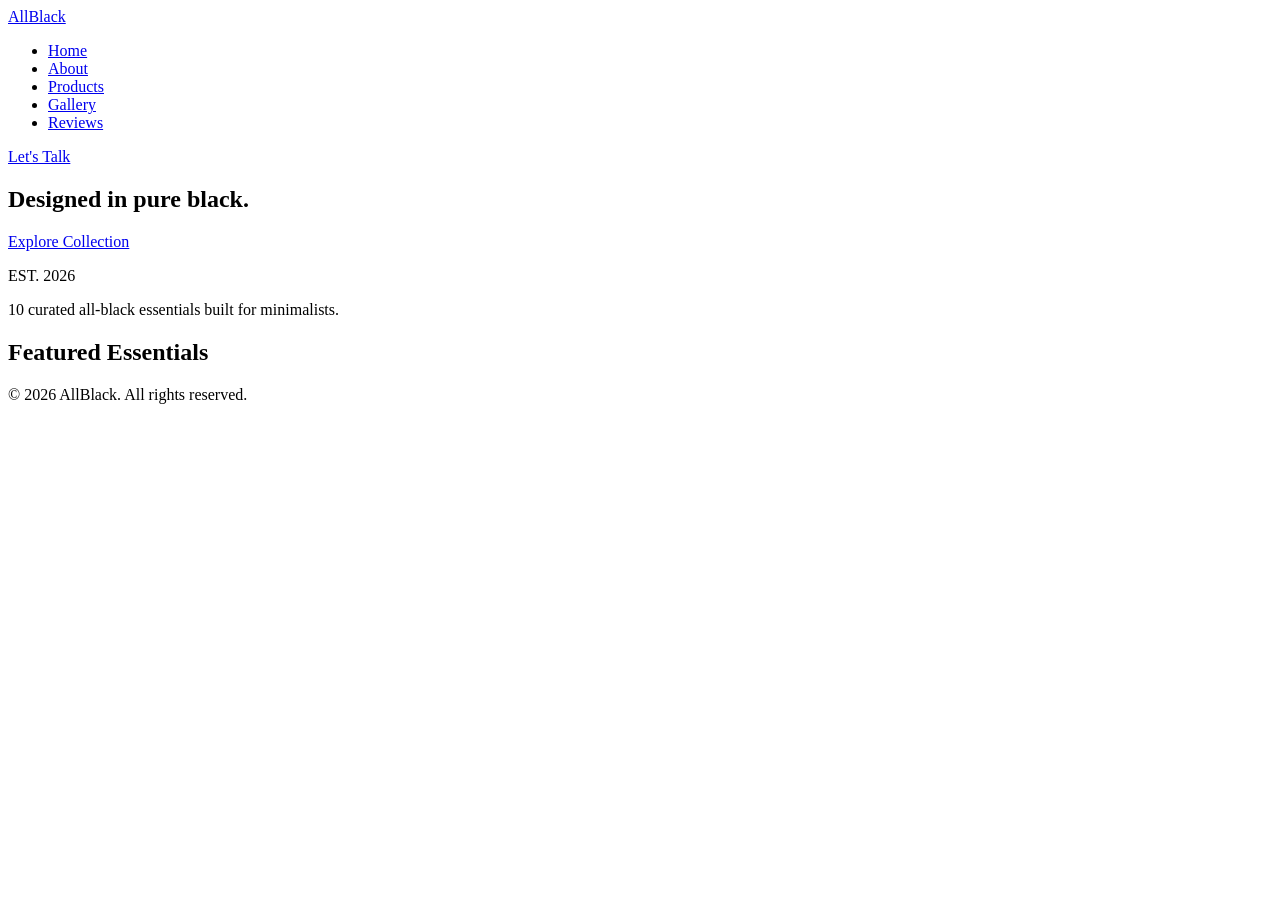
==== index.html @ 36c2b5de "commit of html files" ====
<!DOCTYPE html>
<html lang="en">
<head>
  <meta charset="UTF-8">
  <meta name="viewport" content="width=device-width, initial-scale=1.0">
  <title>AllBlack | Everyday Essentials</title>
  <link rel="stylesheet" href="style.css">
</head>
<body>

  <header class="site-header">
    <a href="index.html" class="logo">AllBlack</a>

    <nav aria-label="Main Navigation">
      <ul class="nav-links">
        <li><a href="index.html" class="active">Home</a></li>
        <li><a href="about.html">About</a></li>
        <li><a href="products.html">Products</a></li>
        <li><a href="gallery.html">Gallery</a></li>
        <li><a href="reviews.html">Reviews</a></li>
      </ul>
    </nav>

    <a href="contact.html" class="cta-btn">Let's Talk</a>
  </header>

  <main>
    <section class="hero">
      <div class="hero-text">
        <h1>Designed in pure black.</h1>
        <p><!-- short brand tagline --></p>
        <a href="products.html" class="primary-btn">Explore Collection</a>
      </div>

      <div class="hero-visual">
      </div>

      <div class="hero-meta">
        <p>EST. 2026</p>
        <p>10 curated all-black essentials built for minimalists.</p>
      </div>
    </section>

    <section class="featured">
      <h2>Featured Essentials</h2>
    </section>
  </main>

  <footer class="site-footer">
    <p>&copy; 2026 AllBlack. All rights reserved.</p>
  </footer>

  <script src="script.js"></script>
</body>
</html>
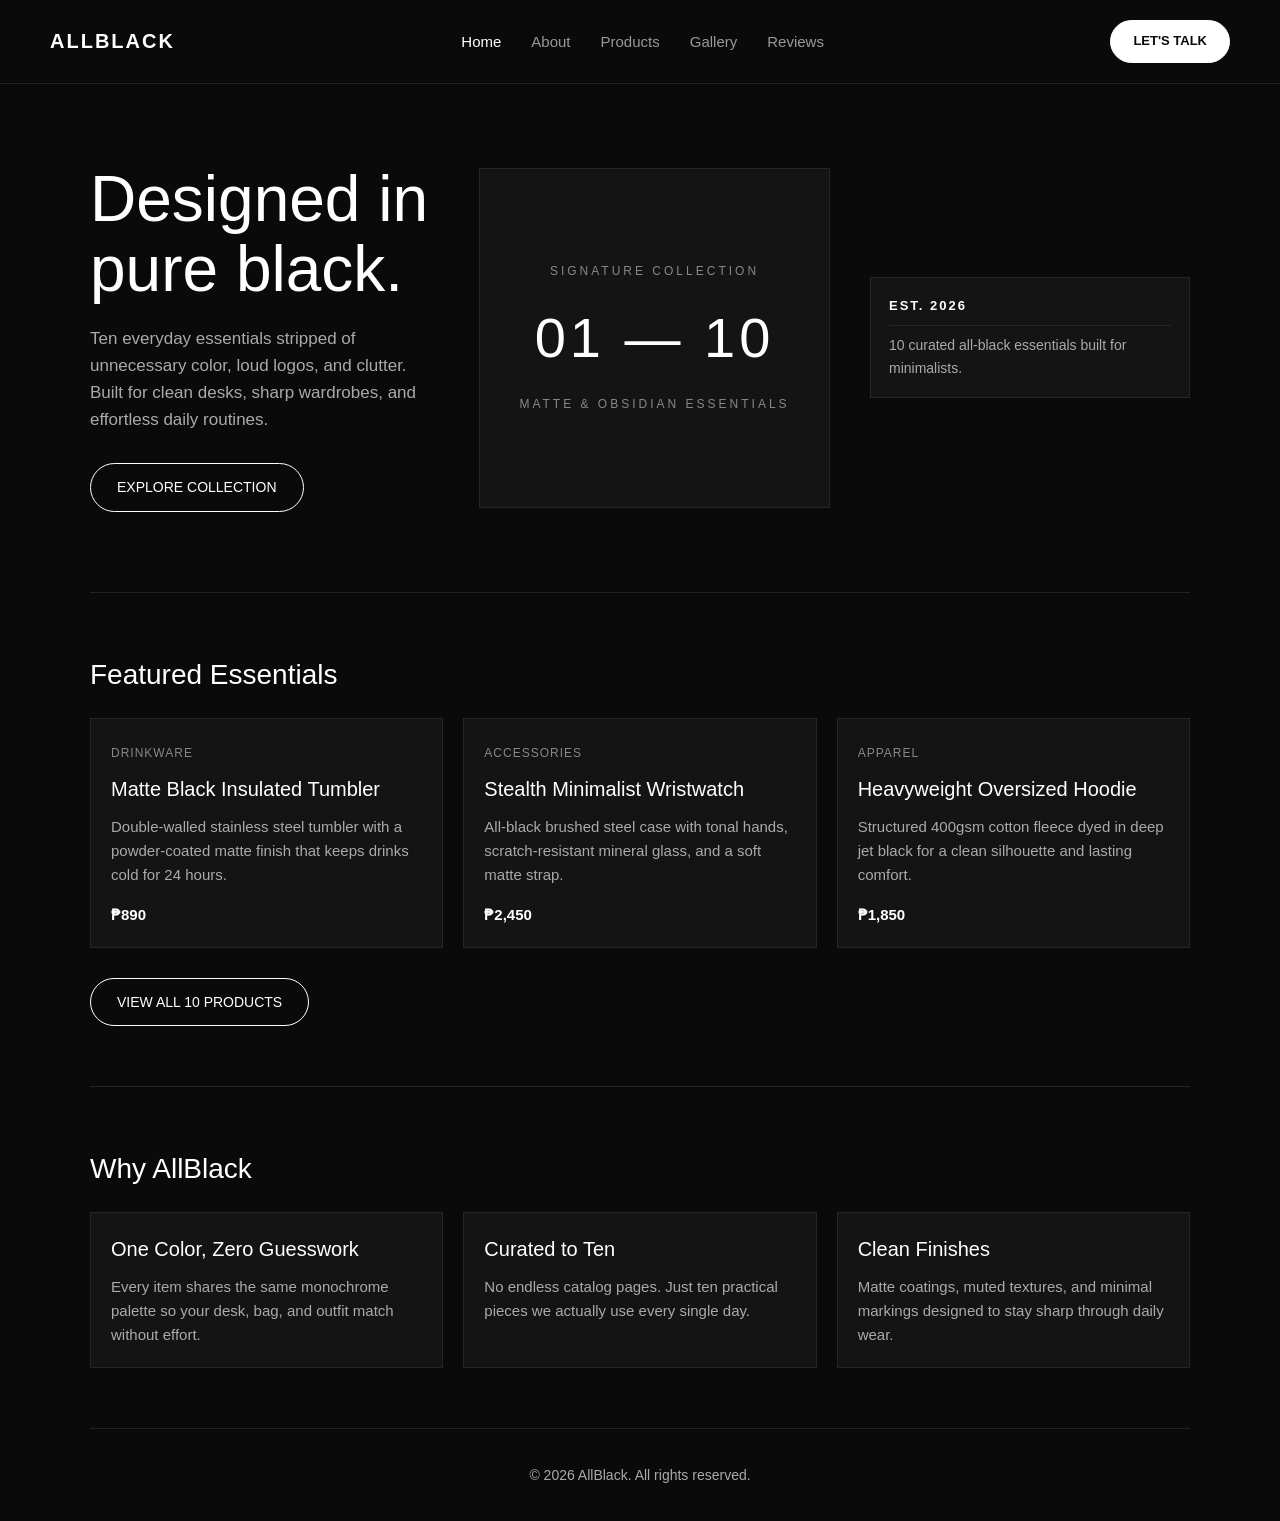
==== commit a546cfb9: "commit 3: added website contents" ====
--- a/index.html
+++ b/index.html
@@ -28,11 +28,16 @@
     <section class="hero">
       <div class="hero-text">
         <h1>Designed in pure black.</h1>
-        <p><!-- short brand tagline --></p>
+        <p>Ten everyday essentials stripped of unnecessary color, loud logos, and clutter. Built for clean desks, sharp wardrobes, and effortless daily routines.</p>
         <a href="products.html" class="primary-btn">Explore Collection</a>
       </div>
 
       <div class="hero-visual">
+        <div class="hero-badge">
+          <span class="badge-label">SIGNATURE COLLECTION</span>
+          <p class="badge-title">01 — 10</p>
+          <span class="badge-sub">MATTE &amp; OBSIDIAN ESSENTIALS</span>
+        </div>
       </div>
 
       <div class="hero-meta">
@@ -43,6 +48,52 @@
 
     <section class="featured">
       <h2>Featured Essentials</h2>
+      <div class="card-grid">
+        <article class="card">
+          <span class="category-tag">Drinkware</span>
+          <h3>Matte Black Insulated Tumbler</h3>
+          <p>Double-walled stainless steel tumbler with a powder-coated matte finish that keeps drinks cold for 24 hours.</p>
+          <p class="price">₱890</p>
+        </article>
+
+        <article class="card">
+          <span class="category-tag">Accessories</span>
+          <h3>Stealth Minimalist Wristwatch</h3>
+          <p>All-black brushed steel case with tonal hands, scratch-resistant mineral glass, and a soft matte strap.</p>
+          <p class="price">₱2,450</p>
+        </article>
+
+        <article class="card">
+          <span class="category-tag">Apparel</span>
+          <h3>Heavyweight Oversized Hoodie</h3>
+          <p>Structured 400gsm cotton fleece dyed in deep jet black for a clean silhouette and lasting comfort.</p>
+          <p class="price">₱1,850</p>
+        </article>
+      </div>
+
+      <div class="section-footer">
+        <a href="products.html" class="primary-btn">View All 10 Products</a>
+      </div>
+    </section>
+
+    <section class="brand-highlights">
+      <h2>Why AllBlack</h2>
+      <div class="card-grid">
+        <article class="card">
+          <h3>One Color, Zero Guesswork</h3>
+          <p>Every item shares the same monochrome palette so your desk, bag, and outfit match without effort.</p>
+        </article>
+
+        <article class="card">
+          <h3>Curated to Ten</h3>
+          <p>No endless catalog pages. Just ten practical pieces we actually use every single day.</p>
+        </article>
+
+        <article class="card">
+          <h3>Clean Finishes</h3>
+          <p>Matte coatings, muted textures, and minimal markings designed to stay sharp through daily wear.</p>
+        </article>
+      </div>
     </section>
   </main>
 
--- a/style.css
+++ b/style.css
@@ -0,0 +1,338 @@
+/* Basic Reset */
+* {
+  margin: 0;
+  padding: 0;
+  box-sizing: border-box;
+}
+
+body {
+  background-color: #0a0a0a;
+  color: #f0f0f0;
+  font-family: Arial, Helvetica, sans-serif;
+  line-height: 1.6;
+}
+
+a {
+  color: inherit;
+  text-decoration: none;
+}
+
+img {
+  max-width: 100%;
+  display: block;
+}
+
+/* Header & Navigation */
+.site-header {
+  display: flex;
+  justify-content: space-between;
+  align-items: center;
+  padding: 20px 50px;
+  background-color: #0a0a0a;
+  border-bottom: 1px solid #222222;
+}
+
+.logo {
+  font-size: 20px;
+  font-weight: bold;
+  letter-spacing: 2px;
+  text-transform: uppercase;
+  color: #ffffff;
+}
+
+.nav-links {
+  display: flex;
+  list-style: none;
+  gap: 30px;
+}
+
+.nav-links a {
+  font-size: 15px;
+  color: #999999;
+}
+
+.nav-links a:hover,
+.nav-links a.active {
+  color: #ffffff;
+}
+
+.cta-btn {
+  padding: 10px 22px;
+  background-color: #ffffff;
+  color: #0a0a0a;
+  border: 1px solid #ffffff;
+  border-radius: 25px;
+  font-size: 13px;
+  font-weight: bold;
+  text-transform: uppercase;
+}
+
+.cta-btn:hover,
+.cta-btn.active {
+  background-color: #0a0a0a;
+  color: #ffffff;
+}
+
+/* Main Content Layout */
+main {
+  max-width: 1150px;
+  margin: 0 auto;
+  padding: 0 25px;
+}
+
+section {
+  padding: 60px 0;
+  border-bottom: 1px solid #222222;
+}
+
+h1,
+h2,
+h3 {
+  color: #ffffff;
+  font-weight: normal;
+}
+
+h2 {
+  font-size: 28px;
+  margin-bottom: 20px;
+}
+
+p {
+  color: #aaaaaa;
+}
+
+/* Hero Section */
+.hero {
+  display: flex;
+  flex-wrap: wrap;
+  justify-content: space-between;
+  align-items: center;
+  gap: 40px;
+  padding: 80px 0;
+}
+
+.hero-text {
+  flex: 1;
+  min-width: 300px;
+}
+
+.hero-text h1 {
+  font-size: 64px;
+  line-height: 1.1;
+  margin-bottom: 20px;
+}
+
+.hero-text p {
+  font-size: 17px;
+  margin-bottom: 30px;
+  max-width: 450px;
+}
+
+.primary-btn {
+  display: inline-block;
+  padding: 12px 26px;
+  border: 1px solid #ffffff;
+  border-radius: 25px;
+  color: #ffffff;
+  font-size: 14px;
+  text-transform: uppercase;
+}
+
+.primary-btn:hover {
+  background-color: #ffffff;
+  color: #0a0a0a;
+}
+
+.hero-visual {
+  flex: 1;
+  min-width: 300px;
+  height: 340px;
+  background-color: #141414;
+  border: 1px solid #262626;
+  display: flex;
+  justify-content: center;
+  align-items: center;
+}
+
+.hero-meta {
+  width: 320px;
+  margin-left: auto;
+  padding: 18px;
+  background-color: #141414;
+  border: 1px solid #262626;
+}
+
+.hero-meta p:first-child {
+  font-size: 13px;
+  font-weight: bold;
+  color: #ffffff;
+  letter-spacing: 2px;
+  padding-bottom: 8px;
+  margin-bottom: 8px;
+  border-bottom: 1px solid #262626;
+}
+
+.hero-meta p:last-child {
+  font-size: 14px;
+}
+
+/* Subpage Headers */
+.page-header h1 {
+  font-size: 46px;
+  margin-bottom: 10px;
+}
+
+.page-header p {
+  font-size: 17px;
+  max-width: 600px;
+}
+
+/* Filter Buttons */
+.product-controls {
+  padding: 30px 0 0;
+  border-bottom: none;
+  display: flex;
+  flex-wrap: wrap;
+  gap: 10px;
+}
+
+.filter-btn {
+  padding: 8px 18px;
+  background-color: #0a0a0a;
+  color: #aaaaaa;
+  border: 1px solid #333333;
+  border-radius: 20px;
+  cursor: pointer;
+}
+
+.filter-btn:hover,
+.filter-btn.active {
+  background-color: #ffffff;
+  color: #0a0a0a;
+  border-color: #ffffff;
+}
+
+/* Cards & Grids */
+.card-grid,
+.gallery-grid,
+.reviews-list {
+  display: flex;
+  flex-wrap: wrap;
+  gap: 20px;
+}
+
+.card {
+  flex: 1 1 280px;
+  background-color: #141414;
+  border: 1px solid #262626;
+  padding: 20px;
+}
+
+.card:hover {
+  border-color: #555555;
+}
+
+/* Contact Form */
+.contact-form {
+  max-width: 550px;
+  display: flex;
+  flex-direction: column;
+  gap: 18px;
+}
+
+.form-group {
+  display: flex;
+  flex-direction: column;
+  gap: 6px;
+}
+
+.form-group label {
+  font-size: 14px;
+  color: #ffffff;
+}
+
+.form-group input,
+.form-group textarea {
+  padding: 12px;
+  background-color: #141414;
+  color: #ffffff;
+  border: 1px solid #333333;
+  font-family: inherit;
+  font-size: 15px;
+}
+
+.form-group input:focus,
+.form-group textarea:focus {
+  outline: none;
+  border-color: #ffffff;
+}
+
+/* Footer */
+.site-footer {
+  padding: 35px 25px;
+  text-align: center;
+}
+
+.site-footer p {
+  font-size: 14px;
+}
+
+.hero-badge {
+  text-align: center;
+  padding: 20px;
+}
+
+.badge-label,
+.badge-sub {
+  display: block;
+  font-size: 12px;
+  letter-spacing: 3px;
+  color: #888888;
+}
+
+.badge-title {
+  font-size: 56px;
+  color: #ffffff;
+  margin: 12px 0;
+  letter-spacing: 4px;
+}
+
+.category-tag {
+  display: inline-block;
+  font-size: 12px;
+  text-transform: uppercase;
+  letter-spacing: 1px;
+  color: #888888;
+  margin-bottom: 10px;
+}
+
+.card h3 {
+  font-size: 20px;
+  margin-bottom: 10px;
+}
+
+.card p {
+  font-size: 15px;
+}
+
+.price {
+  color: #ffffff;
+  font-size: 17px;
+  font-weight: bold;
+  margin-top: 16px;
+}
+
+.section-footer {
+  margin-top: 30px;
+}
+
+.text-block {
+  max-width: 720px;
+  display: flex;
+  flex-direction: column;
+  gap: 16px;
+}
+
+.founder-card {
+  max-width: 720px;
+}
